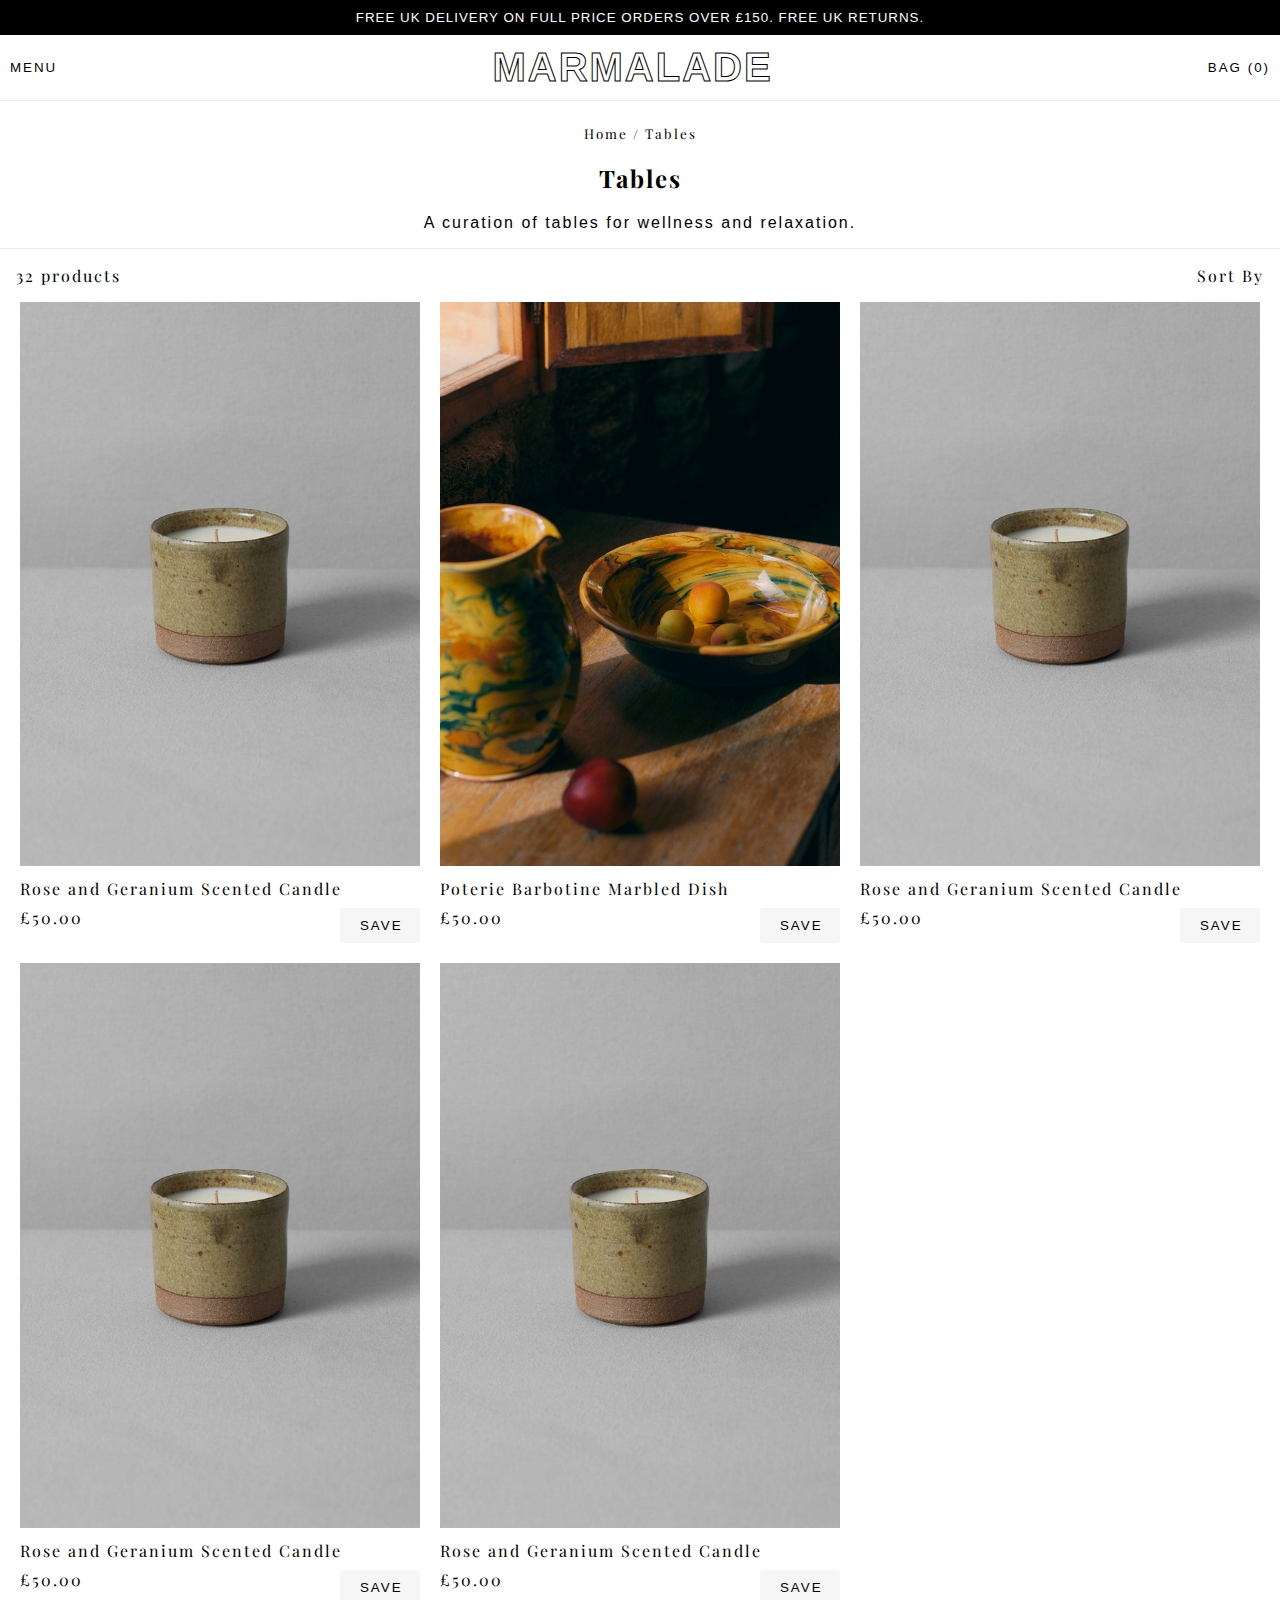
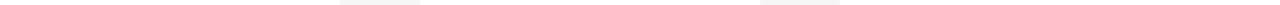
==== index.html @ 340d9a02 "Add fade between images affect to gallery" ====
<head>
    <meta charset="UTF-8">
    <meta name="viewport" content="width=device-width, initial-scale=0.8">

    <link href="https://fonts.googleapis.com/css2?family=Playfair+Display" rel="stylesheet">

    <link rel="stylesheet" href="main.css" />
</head>

<body>
    <div id="banner">Free UK delivery on full price orders over £150. Free UK returns.</div>
    <div id="topBar">
        <div id="menu">MENU</div>
        <div id="logo" class="hollowText">MARMALADE</div>
        <div id="basket">BAG (0)</div>
    </div>

    <!-- <div id="video">
        <video loop autoplay src="toast-video.mp4" type="video/mp4">

        </video>
        <div class="overlay">
            <h2>Festivities Abound</h2>
            <p>Thoughtful gifts to give and receive. Organic beeswax candles, lokta paper decorations, and handmade ceramics.</p>
            <a>Shop Chistmas</a>
        </div>
    </div> -->

    <div class="section">
        <div class="header">
            <div class="breadcrumb">Home / Tables</div>
            <h2>Tables</h2>
            <p>A curation of tables for wellness and relaxation.</p>
        </div>

        <div class="bar">
            <div class="count">32 products</div>
            <div class="sort">Sort By</div>
        </div>
        <div class="gallery">
            <div class="thumbnail">
                <img src="thumbnail.jpg">
                <span>Rose and Geranium Scented Candle</span>
                <span class="price">£50.00</span>
                <a class="save">SAVE</a>
            </div>
            <div class="thumbnail">
                <div class="fade">
                    <img class="main" src="plate a.jpg">
                    <img src="plate b.jpg">
                </div>
                <span>Poterie Barbotine Marbled Dish</span>
                <span class="price">£50.00</span>
                <a class="save">SAVE</a>
            </div>
            <div class="thumbnail">
                <img src="thumbnail.jpg">
                <span>Rose and Geranium Scented Candle</span>
                <span class="price">£50.00</span>
                <a class="save">SAVE</a>
            </div>
            <div class="thumbnail">
                <img src="thumbnail.jpg">
                <span>Rose and Geranium Scented Candle</span>
                <span class="price">£50.00</span>
                <a class="save">SAVE</a>
            </div>
            <div class="thumbnail">
                <img src="thumbnail.jpg">
                <span>Rose and Geranium Scented Candle</span>
                <span class="price">£50.00</span>
                <a class="save">SAVE</a>
            </div>

            
        </div>

    </div>
</body>
---- main.css ----
:root {
    --font-ss: Arial, Helvetica, sans-serif;
    --font-s: 'Playfair Display', serif;
}

.hr, #topBar, .header {
    border-bottom: 1px solid #ebebeb;
}

.flow-across, #topBar, .bar, .gallery {
    display: flex;
    flex-direction: row;
    justify-content: space-between;
    align-items: center;
}

.flow-down, .section, .thumbnail {
    display: flex;
    flex-direction: column;
    justify-content: center;
}

body {
    font-family: var(--font-ss);
    letter-spacing: 2px;
    margin: 0px;
    font-weight: 100;
    text-align: center;
    font-size: medium;
}

#banner {
    background-color: black;
    color: white;
    font-size: smaller;
    letter-spacing: 1px;
    text-transform: uppercase !important;
    padding: 10px;
}

#topBar {
    padding: 10px;
    font-size: smaller;

    .hollowText {
        font-size: 40px;
        font-weight: bold;
        color: transparent;
        -webkit-text-stroke: 1px black;
    }
}

.section {
    margin-top: 24px;
    font-family: var(--font-s);

    .header p {
        font-family: var(--font-ss);
    }

    & .breadcrumb {
        font-size: smaller;
        font-weight: 100;
    }

    .bar {
        margin: 16px 16px;
    }

    .gallery {
        flex-wrap: wrap;
        justify-content: flex-start !important;
        gap: 20px;
        margin: 0px 20px;

        .thumbnail {
            flex: 0 1 calc(33.333% - 13.333px);
            @media only screen and (max-width: 1016px) {
                flex: 0 1 calc(100%);
              }
              
            text-align: start !important;
            
            img {
                width: 100%;
                margin-bottom: 8px;
            }

            .fade {
                position: relative;
                width: 100%;
                overflow:hidden;
                
                img.main {
                    display: block;
                    position: absolute;
                    transition: opacity 0.4s ease-in-out;
                    opacity: 1;
                    height: auto;
                }
                &:hover .main{
                    opacity: 0;
                }
            }

            span {
                margin: 4px 0px;
            }

            .save {
                font-family: var(--font-ss);
                width: 40px;
                align-self: end;
                margin-top: -24px;
                font-size: smaller;
                text-align: center;
                display: inline-block;
                background-color: #f6f6f6;
                padding: 10px 20px;
                border-radius: 3px;
            }
        }
    }
}

#video {
    position: relative;

    video {
        width: 100%;
        height: auto
    }

    a {
        text-decoration: underline;
        text-underline-offset: 8px;
    }

    .overlay {
        font-family: 'Merriweather', serif;
        letter-spacing: 0.5px;
        width: 38%;
    }
}
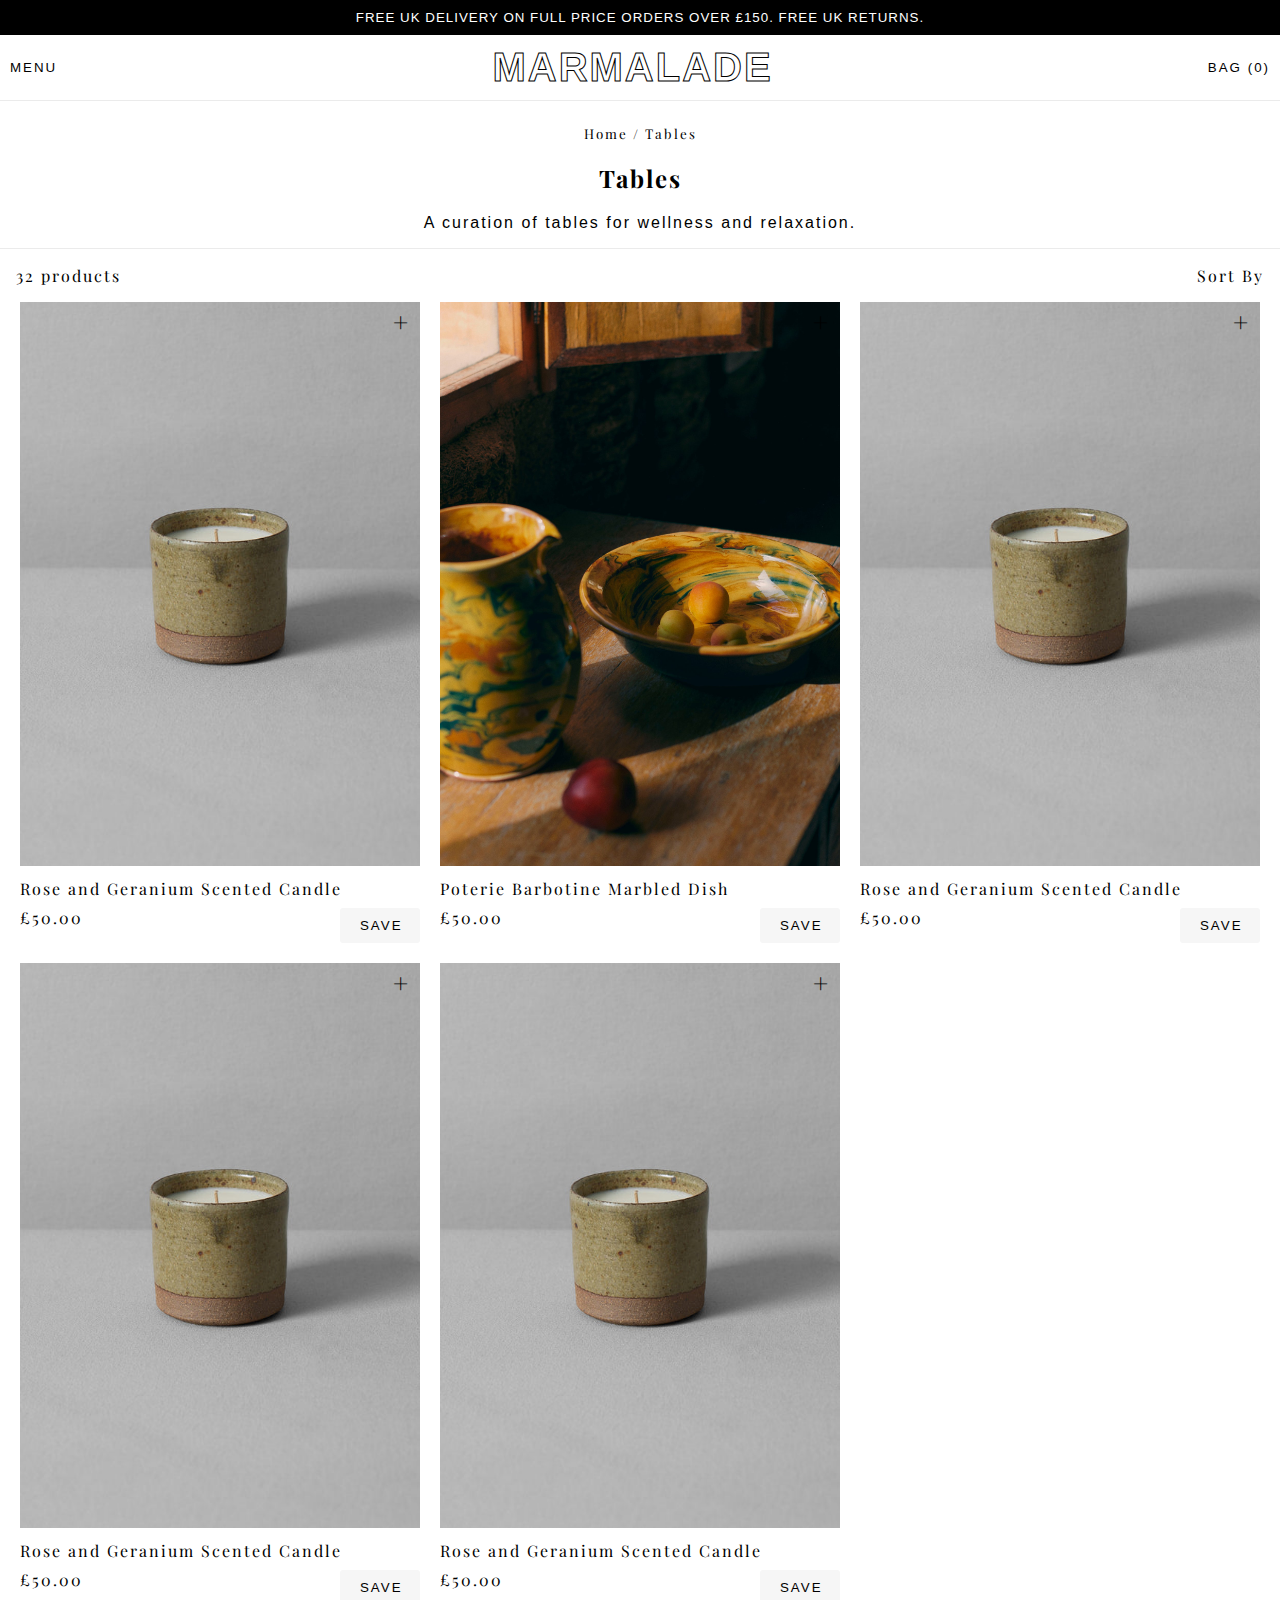
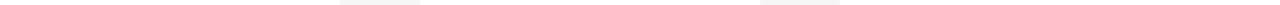
==== commit 31ac04d2: "Plus button on thumbnail" ====
--- a/index.html
+++ b/index.html
@@ -42,6 +42,7 @@
                 <img src="thumbnail.jpg">
                 <span>Rose and Geranium Scented Candle</span>
                 <span class="price">£50.00</span>
+                <div class="addToBasket">+</div>
                 <a class="save">SAVE</a>
             </div>
             <div class="thumbnail">
@@ -51,29 +52,30 @@
                 </div>
                 <span>Poterie Barbotine Marbled Dish</span>
                 <span class="price">£50.00</span>
+                <div class="addToBasket">+</div>
                 <a class="save">SAVE</a>
             </div>
             <div class="thumbnail">
                 <img src="thumbnail.jpg">
                 <span>Rose and Geranium Scented Candle</span>
                 <span class="price">£50.00</span>
+                <div class="addToBasket">+</div>
                 <a class="save">SAVE</a>
             </div>
             <div class="thumbnail">
                 <img src="thumbnail.jpg">
                 <span>Rose and Geranium Scented Candle</span>
                 <span class="price">£50.00</span>
+                <div class="addToBasket">+</div>
                 <a class="save">SAVE</a>
             </div>
             <div class="thumbnail">
                 <img src="thumbnail.jpg">
                 <span>Rose and Geranium Scented Candle</span>
                 <span class="price">£50.00</span>
+                <div class="addToBasket">+</div>
                 <a class="save">SAVE</a>
-            </div>
-
-            
+            </div>            
         </div>
-
     </div>
 </body>--- a/main.css
+++ b/main.css
@@ -74,6 +74,7 @@
         margin: 0px 20px;
 
         .thumbnail {
+            position: relative;
             flex: 0 1 calc(33.333% - 13.333px);
             @media only screen and (max-width: 1016px) {
                 flex: 0 1 calc(100%);
@@ -119,6 +120,14 @@
                 padding: 10px 20px;
                 border-radius: 3px;
             }
+
+            .addToBasket {
+                position: absolute;
+                top: 2px;
+                right: 10px;
+                font-size: 26px;
+                pointer-events: none;
+            }
         }
     }
 }
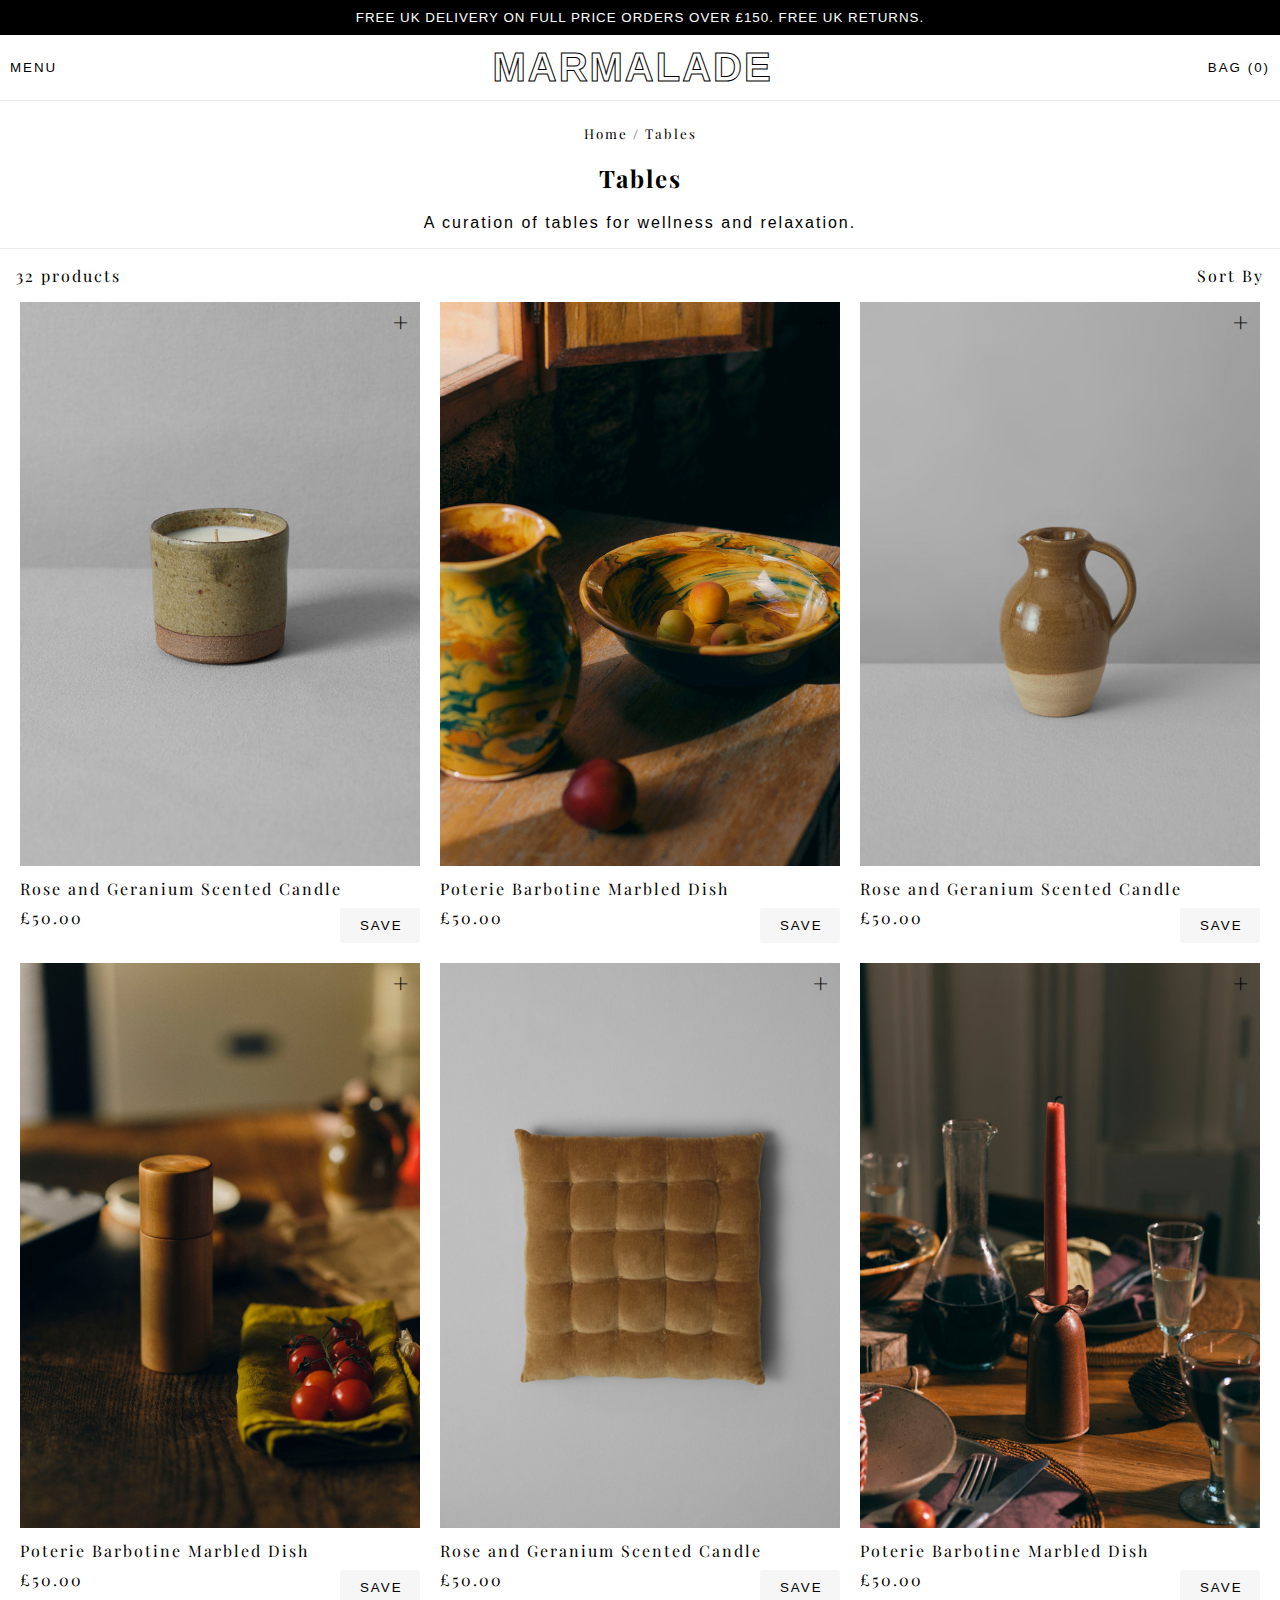
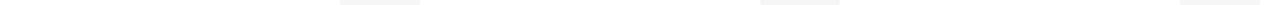
==== commit f89262ec: "More gallery images" ====
--- a/index.html
+++ b/index.html
@@ -56,26 +56,40 @@
                 <a class="save">SAVE</a>
             </div>
             <div class="thumbnail">
-                <img src="thumbnail.jpg">
+                <img src="jug.jpg">
                 <span>Rose and Geranium Scented Candle</span>
+                <span class="price">£50.00</span>
+                <div class="addToBasket">+</div>
+                <a class="save">SAVE</a>
+            </div>  
+            <div class="thumbnail">
+                <div class="fade">
+                    <img class="main" src="pepper a.jpg">
+                    <img src="pepper b.jpg">
+                </div>
+                <span>Poterie Barbotine Marbled Dish</span>
                 <span class="price">£50.00</span>
                 <div class="addToBasket">+</div>
                 <a class="save">SAVE</a>
             </div>
             <div class="thumbnail">
-                <img src="thumbnail.jpg">
+                <img src="cushion.jpg">
                 <span>Rose and Geranium Scented Candle</span>
                 <span class="price">£50.00</span>
                 <div class="addToBasket">+</div>
                 <a class="save">SAVE</a>
-            </div>
+            </div>  
             <div class="thumbnail">
-                <img src="thumbnail.jpg">
-                <span>Rose and Geranium Scented Candle</span>
+                <div class="fade">
+                    <img class="main" src="plant a.jpg">
+                    <img src="plant b.jpg">
+                </div>
+                <span>Poterie Barbotine Marbled Dish</span>
                 <span class="price">£50.00</span>
                 <div class="addToBasket">+</div>
                 <a class="save">SAVE</a>
-            </div>            
+            </div>
+        
         </div>
     </div>
 </body>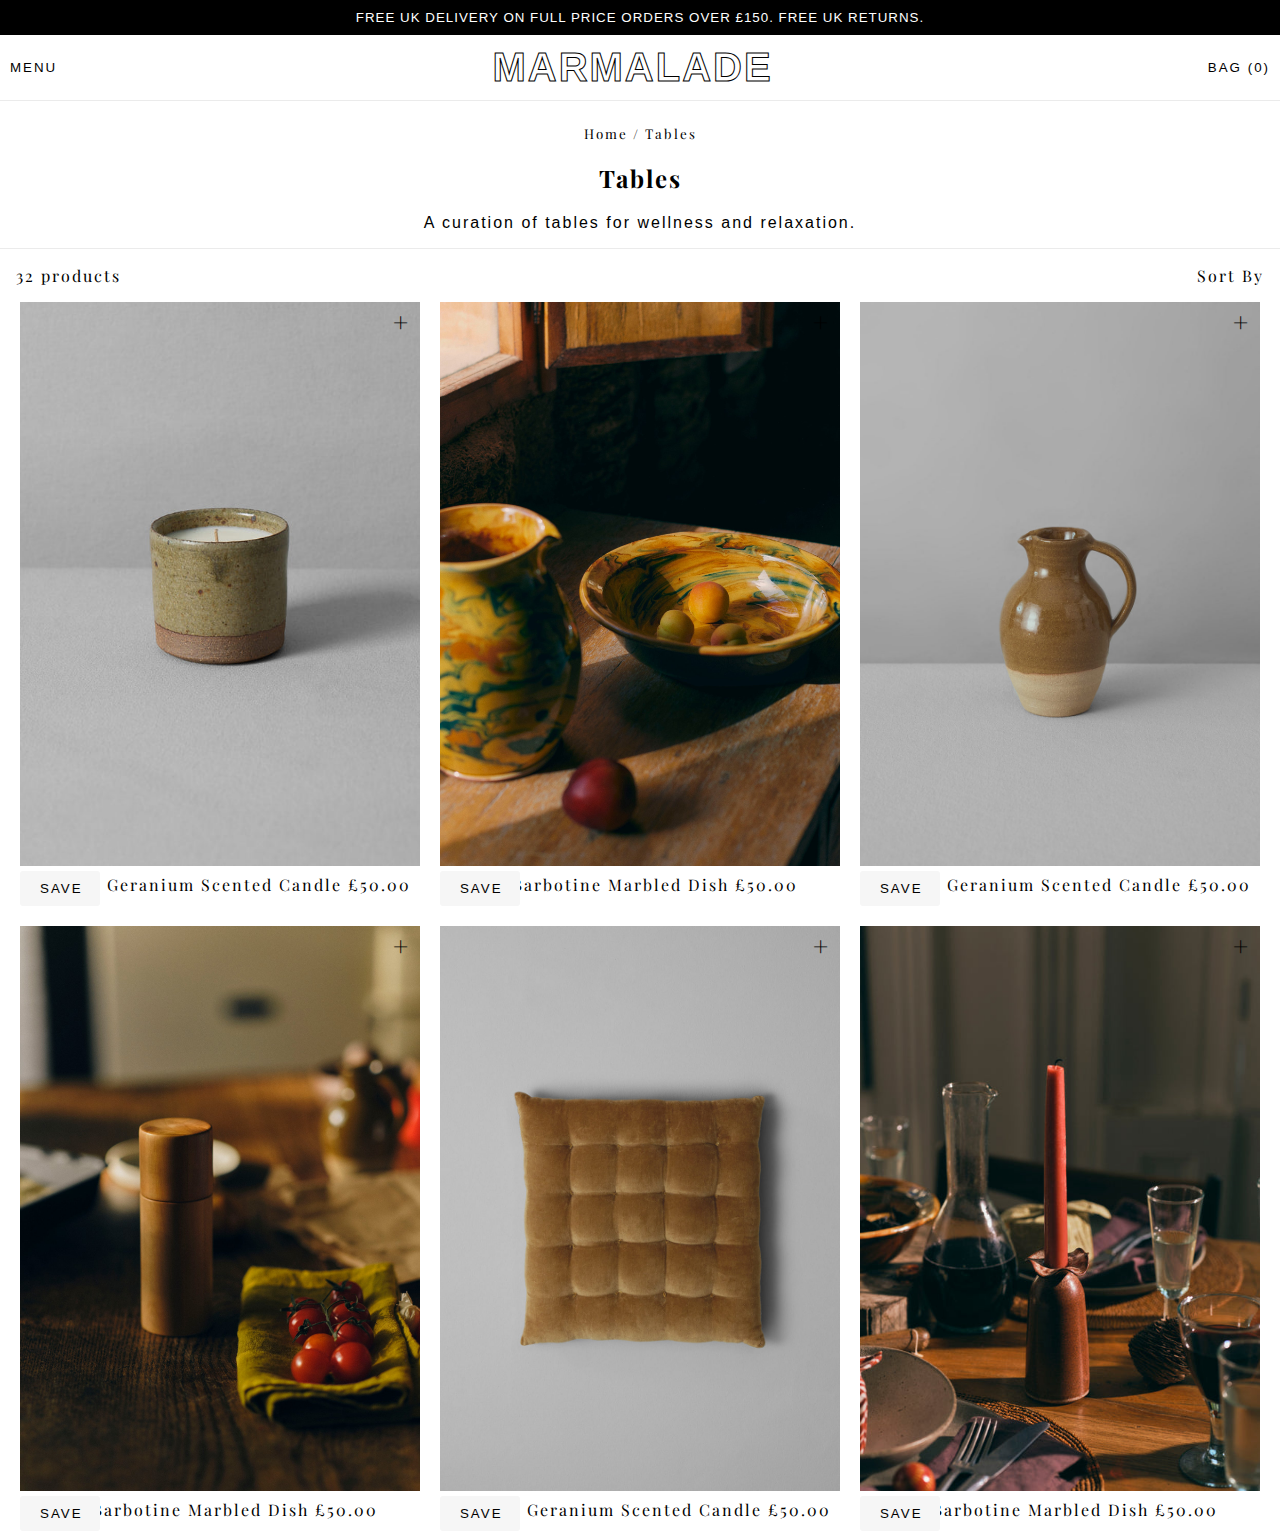
==== commit 299383ff: "Clicking gallery item opens blank item page" ====
--- a/index.html
+++ b/index.html
@@ -38,14 +38,14 @@
             <div class="sort">Sort By</div>
         </div>
         <div class="gallery">
-            <div class="thumbnail">
+            <div class="thumbnail" onclick="window.open('item.html')">
                 <img src="thumbnail.jpg">
                 <span>Rose and Geranium Scented Candle</span>
                 <span class="price">£50.00</span>
                 <div class="addToBasket">+</div>
                 <a class="save">SAVE</a>
             </div>
-            <div class="thumbnail">
+            <div class="thumbnail" onclick="window.open('item.html')">
                 <div class="fade">
                     <img class="main" src="plate a.jpg">
                     <img src="plate b.jpg">
@@ -55,14 +55,14 @@
                 <div class="addToBasket">+</div>
                 <a class="save">SAVE</a>
             </div>
-            <div class="thumbnail">
+            <div class="thumbnail" onclick="window.open('item.html')">
                 <img src="jug.jpg">
                 <span>Rose and Geranium Scented Candle</span>
                 <span class="price">£50.00</span>
                 <div class="addToBasket">+</div>
                 <a class="save">SAVE</a>
             </div>  
-            <div class="thumbnail">
+            <div class="thumbnail" onclick="window.open('item.html')">
                 <div class="fade">
                     <img class="main" src="pepper a.jpg">
                     <img src="pepper b.jpg">
@@ -72,14 +72,14 @@
                 <div class="addToBasket">+</div>
                 <a class="save">SAVE</a>
             </div>
-            <div class="thumbnail">
+            <div class="thumbnail" onclick="window.open('item.html')">
                 <img src="cushion.jpg">
                 <span>Rose and Geranium Scented Candle</span>
                 <span class="price">£50.00</span>
                 <div class="addToBasket">+</div>
                 <a class="save">SAVE</a>
             </div>  
-            <div class="thumbnail">
+            <div class="thumbnail" onclick="window.open('item.html')">
                 <div class="fade">
                     <img class="main" src="plant a.jpg">
                     <img src="plant b.jpg">
@@ -88,8 +88,7 @@
                 <span class="price">£50.00</span>
                 <div class="addToBasket">+</div>
                 <a class="save">SAVE</a>
-            </div>
-        
+            </div>        
         </div>
     </div>
 </body>--- a/main.css
+++ b/main.css
@@ -75,13 +75,15 @@
 
         .thumbnail {
             position: relative;
+            display: block;
             flex: 0 1 calc(33.333% - 13.333px);
             @media only screen and (max-width: 1016px) {
                 flex: 0 1 calc(100%);
               }
               
             text-align: start !important;
-            
+            cursor: pointer;
+
             img {
                 width: 100%;
                 margin-bottom: 8px;
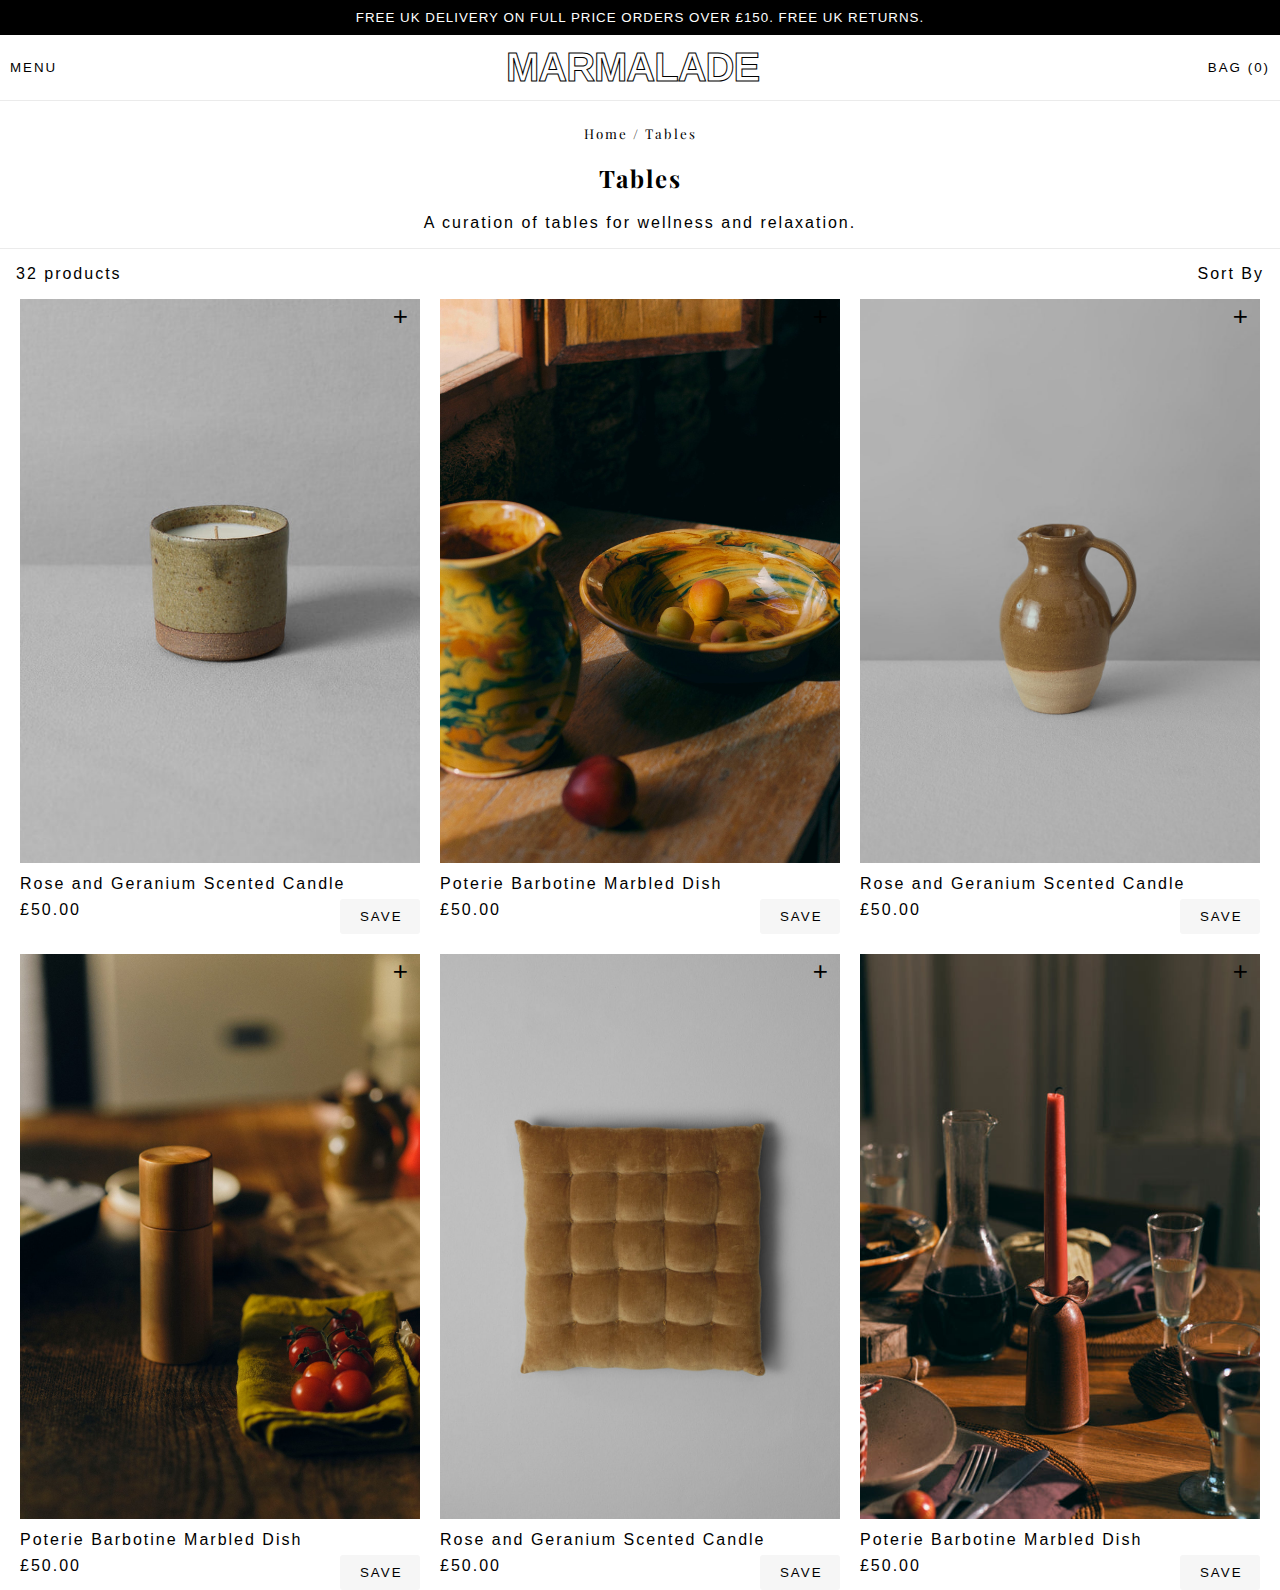
==== commit 5ddad228: "Simplify css and markup" ====
--- a/index.html
+++ b/index.html
@@ -15,18 +15,6 @@
         <div id="basket">BAG (0)</div>
     </div>
 
-    <!-- <div id="video">
-        <video loop autoplay src="toast-video.mp4" type="video/mp4">
-
-        </video>
-        <div class="overlay">
-            <h2>Festivities Abound</h2>
-            <p>Thoughtful gifts to give and receive. Organic beeswax candles, lokta paper decorations, and handmade ceramics.</p>
-            <a>Shop Chistmas</a>
-        </div>
-    </div> -->
-
-    <div class="section">
         <div class="header">
             <div class="breadcrumb">Home / Tables</div>
             <h2>Tables</h2>
@@ -90,5 +78,4 @@
                 <a class="save">SAVE</a>
             </div>        
         </div>
-    </div>
 </body>--- a/main.css
+++ b/main.css
@@ -3,18 +3,25 @@
     --font-s: 'Playfair Display', serif;
 }
 
-.hr, #topBar, .header {
+.hr,
+#topBar,
+.header {
     border-bottom: 1px solid #ebebeb;
 }
 
-.flow-across, #topBar, .bar, .gallery {
+.flow-across,
+#topBar,
+.bar,
+.gallery {
     display: flex;
     flex-direction: row;
     justify-content: space-between;
     align-items: center;
 }
 
-.flow-down, .section, .thumbnail {
+.flow-down,
+body,
+.thumbnail {
     display: flex;
     flex-direction: column;
     justify-content: center;
@@ -29,6 +36,14 @@
     font-size: medium;
 }
 
+#logo {
+    letter-spacing: -1px;
+}
+
+h2 {
+    font-family: var(--font-s);
+}
+
 #banner {
     background-color: black;
     color: white;
@@ -41,6 +56,7 @@
 #topBar {
     padding: 10px;
     font-size: smaller;
+    margin-bottom: 24px;
 
     .hollowText {
         font-size: 40px;
@@ -50,106 +66,94 @@
     }
 }
 
-.section {
-    margin-top: 24px;
-    font-family: var(--font-s);
-
-    .header p {
-        font-family: var(--font-ss);
-    }
-
+/* 
+.item {
     & .breadcrumb {
         font-size: smaller;
         font-weight: 100;
+        text-align: left;
+        justify-self: flex-start;
     }
+} */
 
-    .bar {
-        margin: 16px 16px;
-    }
+.header p {
+    font-family: var(--font-ss);
+}
 
-    .gallery {
-        flex-wrap: wrap;
-        justify-content: flex-start !important;
-        gap: 20px;
-        margin: 0px 20px;
+.breadcrumb {
+    font-size: smaller;
+    font-weight: 100;
+    font-family: var(--font-s);
+}
 
-        .thumbnail {
+.bar {
+    margin: 16px 16px;
+}
+
+.gallery {
+    flex-wrap: wrap;
+    justify-content: flex-start !important;
+    gap: 20px;
+    margin: 0px 20px;
+    align-items: flex-start;
+    
+    .thumbnail {
+        position: relative;
+        flex: 0 1 calc(33.333% - 13.333px);
+
+        @media only screen and (max-width: 1016px) {
+            flex: 0 1 calc(100%);
+        }
+
+        text-align: start !important;
+        cursor: pointer;
+
+        img {
+            width: 100%;
+            margin-bottom: 8px;
+        }
+
+        .fade {
             position: relative;
-            display: block;
-            flex: 0 1 calc(33.333% - 13.333px);
-            @media only screen and (max-width: 1016px) {
-                flex: 0 1 calc(100%);
-              }
-              
-            text-align: start !important;
-            cursor: pointer;
+            width: 100%;
+            overflow: hidden;
 
-            img {
-                width: 100%;
-                margin-bottom: 8px;
+            img.main {
+                display: block;
+                position: absolute;
+                transition: opacity 0.4s ease-in-out;
+                opacity: 1;
+                height: auto;
             }
 
-            .fade {
-                position: relative;
-                width: 100%;
-                overflow:hidden;
-                
-                img.main {
-                    display: block;
-                    position: absolute;
-                    transition: opacity 0.4s ease-in-out;
-                    opacity: 1;
-                    height: auto;
-                }
-                &:hover .main{
-                    opacity: 0;
-                }
-            }
-
-            span {
-                margin: 4px 0px;
-            }
-
-            .save {
-                font-family: var(--font-ss);
-                width: 40px;
-                align-self: end;
-                margin-top: -24px;
-                font-size: smaller;
-                text-align: center;
-                display: inline-block;
-                background-color: #f6f6f6;
-                padding: 10px 20px;
-                border-radius: 3px;
-            }
-
-            .addToBasket {
-                position: absolute;
-                top: 2px;
-                right: 10px;
-                font-size: 26px;
-                pointer-events: none;
+            &:hover .main {
+                opacity: 0;
             }
         }
-    }
-}
 
-#video {
-    position: relative;
+        span {
+            margin: 4px 0px;
+        }
 
-    video {
-        width: 100%;
-        height: auto
-    }
+        .save {
+            font-family: var(--font-ss);
+            width: 40px;
+            align-self: end;
+            margin-top: -24px;
+            font-size: smaller;
+            text-align: center;
+            display: inline-block;
+            background-color: #f6f6f6;
+            padding: 10px 20px;
+            border-radius: 3px;
+        }
 
-    a {
-        text-decoration: underline;
-        text-underline-offset: 8px;
-    }
-
-    .overlay {
-        font-family: 'Merriweather', serif;
-        letter-spacing: 0.5px;
-        width: 38%;
+        .addToBasket {
+            position: absolute;
+            top: 2px;
+            right: 10px;
+            font-size: 26px;
+            pointer-events: none;
+        }
     }
 }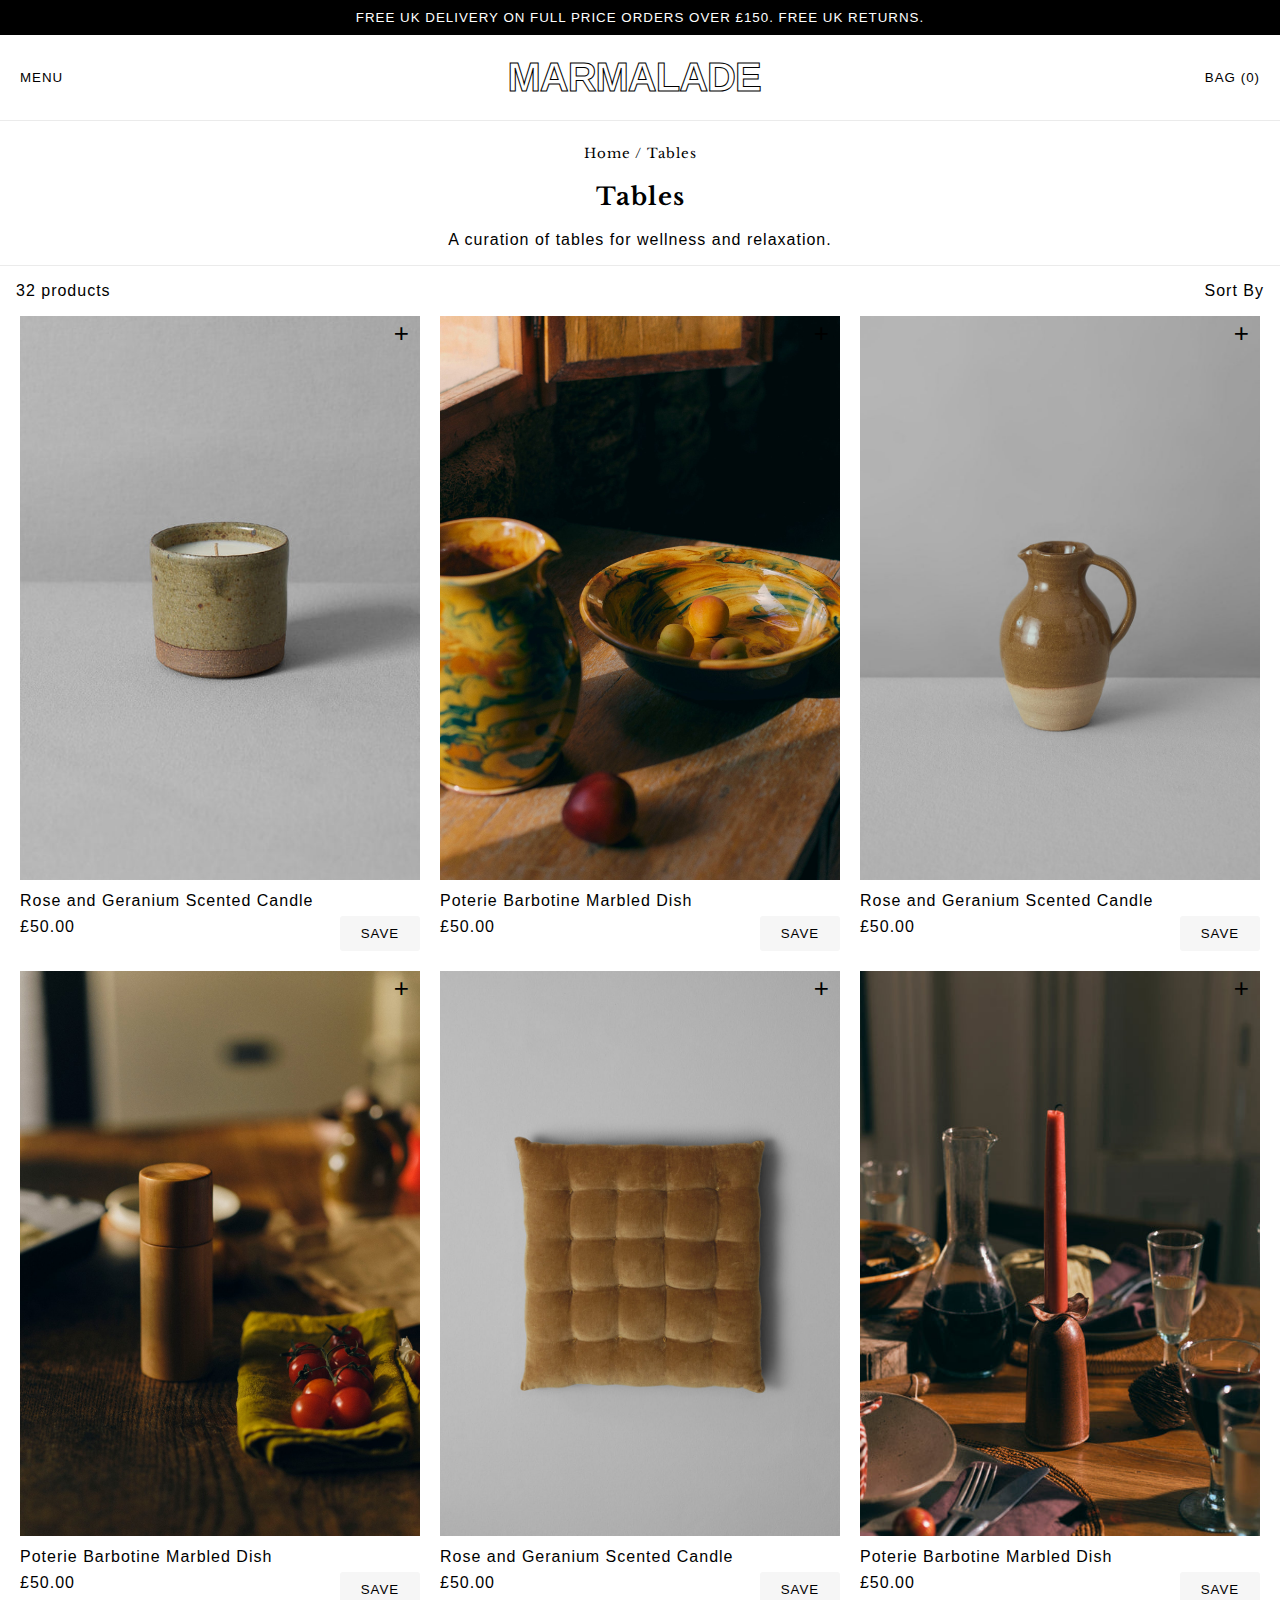
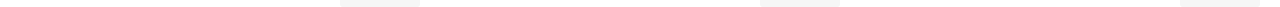
==== commit 1ea0f818: "Basic styling on lower part of item page" ====
--- a/index.html
+++ b/index.html
@@ -2,7 +2,7 @@
     <meta charset="UTF-8">
     <meta name="viewport" content="width=device-width, initial-scale=0.8">
 
-    <link href="https://fonts.googleapis.com/css2?family=Playfair+Display" rel="stylesheet">
+    <link href="https://fonts.googleapis.com/css2?family=Libre+Baskerville" rel="stylesheet">
 
     <link rel="stylesheet" href="main.css" />
 </head>
--- a/main.css
+++ b/main.css
@@ -1,18 +1,22 @@
 :root {
     --font-ss: Arial, Helvetica, sans-serif;
-    --font-s: 'Playfair Display', serif;
+    --font-s: 'Libre Baskerville', serif;
 }
 
 .hr,
 #topBar,
-.header {
+.header,
+.summary {
     border-bottom: 1px solid #ebebeb;
 }
 
 .flow-across,
 #topBar,
 .bar,
-.gallery {
+.gallery,
+.mainBit,
+.buttons,
+.secondaryBit {
     display: flex;
     flex-direction: row;
     justify-content: space-between;
@@ -21,7 +25,10 @@
 
 .flow-down,
 body,
-.thumbnail {
+.thumbnail,
+.actions,
+.summary,
+.deliveryBlurb {
     display: flex;
     flex-direction: column;
     justify-content: center;
@@ -29,7 +36,7 @@
 
 body {
     font-family: var(--font-ss);
-    letter-spacing: 2px;
+    letter-spacing: 1px;
     margin: 0px;
     font-weight: 100;
     text-align: center;
@@ -44,6 +51,11 @@
     font-family: var(--font-s);
 }
 
+h4 {
+    margin-block-start: 0.5em;
+    margin-block-end: 0.5em;
+}
+
 #banner {
     background-color: black;
     color: white;
@@ -54,7 +66,7 @@
 }
 
 #topBar {
-    padding: 10px;
+    padding: 20px;
     font-size: smaller;
     margin-bottom: 24px;
 
@@ -66,16 +78,6 @@
     }
 }
 
-/* 
-.item {
-    & .breadcrumb {
-        font-size: smaller;
-        font-weight: 100;
-        text-align: left;
-        justify-self: flex-start;
-    }
-} */
-
 .header p {
     font-family: var(--font-ss);
 }
@@ -84,6 +86,15 @@
     font-size: smaller;
     font-weight: 100;
     font-family: var(--font-s);
+}
+
+.itemBreadcrumb {
+    font-size: smaller;
+    font-weight: 100;
+    font-family: var(--font-s);
+    text-align: left;
+    margin-bottom: 24px;
+    margin-left: 20px;
 }
 
 .bar {
@@ -96,7 +107,7 @@
     gap: 20px;
     margin: 0px 20px;
     align-items: flex-start;
-    
+
     .thumbnail {
         position: relative;
         flex: 0 1 calc(33.333% - 13.333px);
@@ -156,4 +167,117 @@
             pointer-events: none;
         }
     }
+}
+
+.item {
+    .mainBit {
+        align-items: flex-start;
+    }
+    img {
+        max-width: 100%;
+        height: auto;
+    }
+
+    .images, .productBlurb {
+        margin-left: 20px;
+        flex: 0 1 calc(50% - 60px);
+    }
+    .actions, .deliveryBlurb {
+        flex: 0 1 calc(50%);
+    }
+
+    .actions {
+        margin-left: 20px;
+        justify-content: space-between;
+        align-items: initial;
+        font-family: var(--font-s);
+        font-size: large;
+
+        .summary {
+            align-items: flex-start;
+            padding-bottom: 20px;
+            margin-bottom: 20px;
+        }
+
+        .description {
+            font-size: larger;
+            font-weight: 600;
+            text-align: left;
+            margin-bottom: 10px;
+        }
+
+        .returns {
+            font-size: smaller;
+            margin-bottom: 24px;
+            align-self: flex-start;
+        }
+
+        .productInfo {
+            font-size: smaller;
+            font-family: var(--font-ss);
+            text-decoration: underline;
+            text-underline-offset: 8px;
+            align-self: flex-start;
+        }
+
+        .buttons {
+            margin-bottom: 32px;
+
+            a {
+                flex: 0 1 calc(50%);
+                font-family: var(--font-ss);
+                font-size: x-small;
+                text-align: center;
+                display: inline-block;
+                letter-spacing: 2px;
+                padding: 20px 30px;
+                border-radius: 1px;
+                text-transform: uppercase;
+                text-wrap: nowrap;
+            }
+
+            .addToBag {
+                background-color: black;
+                color: white;
+                margin-right: 18px;
+            }
+
+            .saveForLater {
+                border: 1px solid black;
+            }
+        }
+    }
+
+    .secondaryBit {
+        margin-top: 40px;
+        align-items: flex-start;
+        font-family: var(--font-s);
+        line-height: 1.8;
+        text-align: start;
+
+
+        .productBlurb {
+            margin-right: 60px;
+            font-size: larger;
+
+            font-size: medium;
+                margin-top: 30px;
+                font-weight: 100;
+            }
+        }
+
+        .deliveryBlurb {
+            margin-top: 35px;
+            border-left: 1px solid #ebebeb;
+            padding-left: 40px;
+            
+            div {
+                margin-top: 2px;
+                margin-bottom: 2px;
+            }
+            span {
+                font-weight: 100;
+            }
+        }
+    }
 }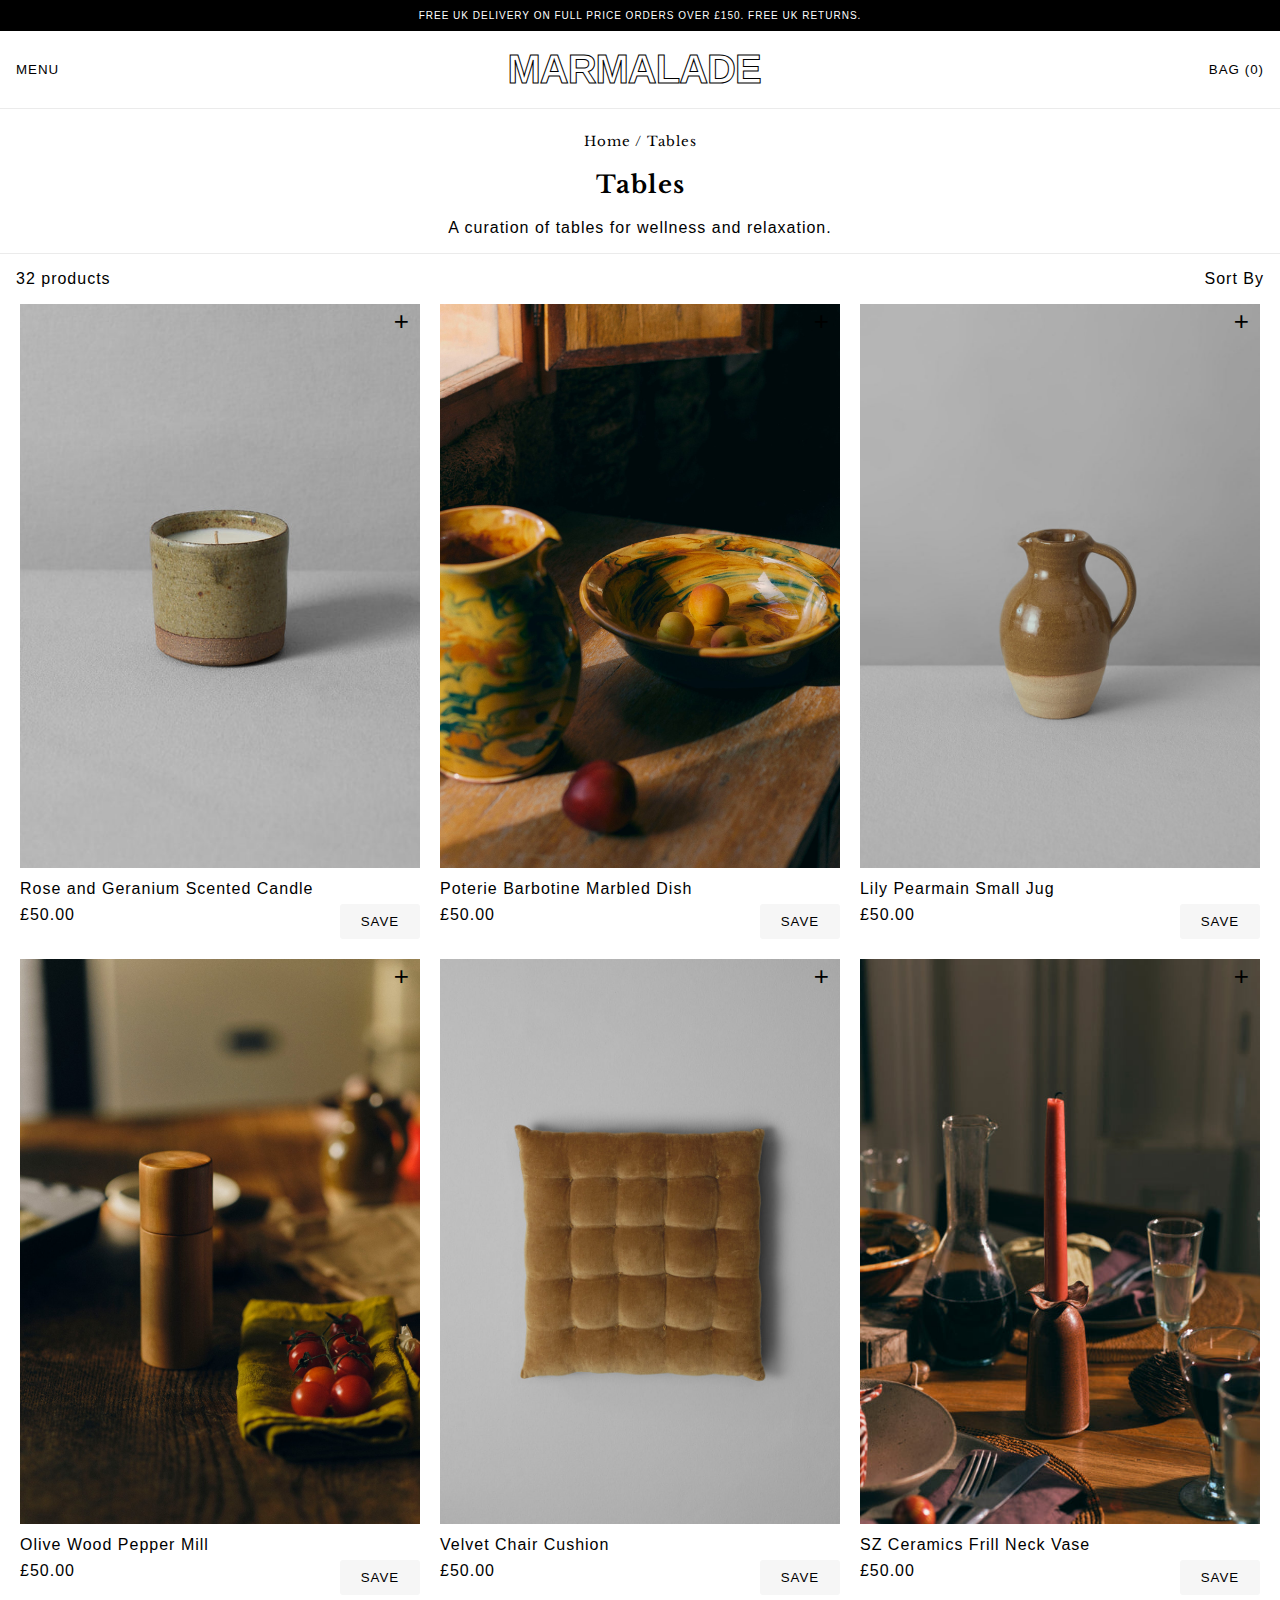
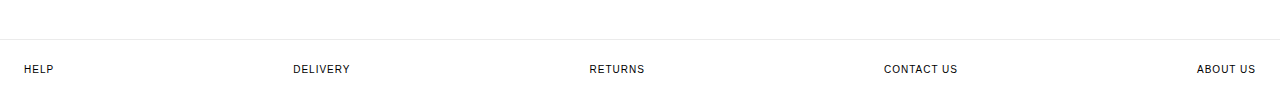
==== commit a27bf95d: "Make item page work on mobile" ====
--- a/index.html
+++ b/index.html
@@ -2,8 +2,8 @@
     <meta charset="UTF-8">
     <meta name="viewport" content="width=device-width, initial-scale=0.8">
 
-    <link href="https://fonts.googleapis.com/css2?family=Libre+Baskerville" rel="stylesheet">
-
+    <link href="https://fonts.googleapis.com/css2?family=Libre+Baskerville:ital,wght@0,400;0,700;1,400&display=swap"
+        rel="stylesheet">
     <link rel="stylesheet" href="main.css" />
 </head>
 
@@ -15,67 +15,74 @@
         <div id="basket">BAG (0)</div>
     </div>
 
-        <div class="header">
-            <div class="breadcrumb">Home / Tables</div>
-            <h2>Tables</h2>
-            <p>A curation of tables for wellness and relaxation.</p>
+    <div class="header">
+        <div class="breadcrumb">Home / Tables</div>
+        <h2>Tables</h2>
+        <p>A curation of tables for wellness and relaxation.</p>
+    </div>
+
+    <div class="bar">
+        <div class="count">32 products</div>
+        <div class="sort">Sort By</div>
+    </div>
+    <div class="gallery">
+        <div class="thumbnail" onclick="window.open('item.html')">
+            <img src="thumbnail.jpg">
+            <span>Rose and Geranium Scented Candle</span>
+            <span class="price">£50.00</span>
+            <div class="addToBasket">+</div>
+            <a class="save">SAVE</a>
         </div>
-
-        <div class="bar">
-            <div class="count">32 products</div>
-            <div class="sort">Sort By</div>
+        <div class="thumbnail" onclick="window.open('item.html')">
+            <div class="fade">
+                <img class="main" src="plate a.jpg">
+                <img src="plate b.jpg">
+            </div>
+            <span>Poterie Barbotine Marbled Dish</span>
+            <span class="price">£50.00</span>
+            <div class="addToBasket">+</div>
+            <a class="save">SAVE</a>
         </div>
-        <div class="gallery">
-            <div class="thumbnail" onclick="window.open('item.html')">
-                <img src="thumbnail.jpg">
-                <span>Rose and Geranium Scented Candle</span>
-                <span class="price">£50.00</span>
-                <div class="addToBasket">+</div>
-                <a class="save">SAVE</a>
+        <div class="thumbnail" onclick="window.open('item.html')">
+            <img src="jug.jpg">
+            <span>Lily Pearmain Small Jug</span>
+            <span class="price">£50.00</span>
+            <div class="addToBasket">+</div>
+            <a class="save">SAVE</a>
+        </div>
+        <div class="thumbnail" onclick="window.open('item.html')">
+            <div class="fade">
+                <img class="main" src="pepper a.jpg">
+                <img src="pepper b.jpg">
             </div>
-            <div class="thumbnail" onclick="window.open('item.html')">
-                <div class="fade">
-                    <img class="main" src="plate a.jpg">
-                    <img src="plate b.jpg">
-                </div>
-                <span>Poterie Barbotine Marbled Dish</span>
-                <span class="price">£50.00</span>
-                <div class="addToBasket">+</div>
-                <a class="save">SAVE</a>
+            <span>Olive Wood Pepper Mill</span>
+            <span class="price">£50.00</span>
+            <div class="addToBasket">+</div>
+            <a class="save">SAVE</a>
+        </div>
+        <div class="thumbnail" onclick="window.open('item.html')">
+            <img src="cushion.jpg">
+            <span>Velvet Chair Cushion</span>
+            <span class="price">£50.00</span>
+            <div class="addToBasket">+</div>
+            <a class="save">SAVE</a>
+        </div>
+        <div class="thumbnail" onclick="window.open('item.html')">
+            <div class="fade">
+                <img class="main" src="plant a.jpg">
+                <img src="plant b.jpg">
             </div>
-            <div class="thumbnail" onclick="window.open('item.html')">
-                <img src="jug.jpg">
-                <span>Rose and Geranium Scented Candle</span>
-                <span class="price">£50.00</span>
-                <div class="addToBasket">+</div>
-                <a class="save">SAVE</a>
-            </div>  
-            <div class="thumbnail" onclick="window.open('item.html')">
-                <div class="fade">
-                    <img class="main" src="pepper a.jpg">
-                    <img src="pepper b.jpg">
-                </div>
-                <span>Poterie Barbotine Marbled Dish</span>
-                <span class="price">£50.00</span>
-                <div class="addToBasket">+</div>
-                <a class="save">SAVE</a>
-            </div>
-            <div class="thumbnail" onclick="window.open('item.html')">
-                <img src="cushion.jpg">
-                <span>Rose and Geranium Scented Candle</span>
-                <span class="price">£50.00</span>
-                <div class="addToBasket">+</div>
-                <a class="save">SAVE</a>
-            </div>  
-            <div class="thumbnail" onclick="window.open('item.html')">
-                <div class="fade">
-                    <img class="main" src="plant a.jpg">
-                    <img src="plant b.jpg">
-                </div>
-                <span>Poterie Barbotine Marbled Dish</span>
-                <span class="price">£50.00</span>
-                <div class="addToBasket">+</div>
-                <a class="save">SAVE</a>
-            </div>        
+            <span>SZ Ceramics Frill Neck Vase</span>
+            <span class="price">£50.00</span>
+            <div class="addToBasket">+</div>
+            <a class="save">SAVE</a>
         </div>
+    </div>
+    <div class="footer">
+        <div>Help</div>
+        <div>Delivery</div>
+        <div>Returns</div>
+        <div>Contact Us</div>
+        <div>About Us</div>
+    </div>
 </body>--- a/main.css
+++ b/main.css
@@ -16,7 +16,8 @@
 .gallery,
 .mainBit,
 .buttons,
-.secondaryBit {
+.secondaryBit,
+.footer {
     display: flex;
     flex-direction: row;
     justify-content: space-between;
@@ -59,14 +60,14 @@
 #banner {
     background-color: black;
     color: white;
-    font-size: smaller;
+    font-size: x-small;
     letter-spacing: 1px;
     text-transform: uppercase !important;
     padding: 10px;
 }
 
 #topBar {
-    padding: 20px;
+    padding: 16px;
     font-size: smaller;
     margin-bottom: 24px;
 
@@ -172,18 +173,39 @@
 .item {
     .mainBit {
         align-items: flex-start;
-    }
-    img {
-        max-width: 100%;
-        height: auto;
-    }
-
-    .images, .productBlurb {
-        margin-left: 20px;
+
+        @media only screen and (max-width: 1016px) {
+            flex-direction: column-reverse;
+        }
+    }
+
+    .images,
+    .productBlurb {
+        @media only screen and (min-width: 1016px) {
+            margin-left: 20px;
+        }
+
         flex: 0 1 calc(50% - 60px);
     }
-    .actions, .deliveryBlurb {
+
+    .actions,
+    .deliveryBlurb {
         flex: 0 1 calc(50%);
+    }
+
+    .images {
+        overflow: hidden;
+        position: relative;
+
+        &:hover img {
+            transform: scale(2);
+        }
+
+        img {
+
+            max-width: 100%;
+            height: auto;
+        }
     }
 
     .actions {
@@ -218,6 +240,7 @@
             text-decoration: underline;
             text-underline-offset: 8px;
             align-self: flex-start;
+            margin-bottom: 36px;
         }
 
         .buttons {
@@ -249,35 +272,64 @@
     }
 
     .secondaryBit {
+        @media only screen and (max-width: 1016px) {
+            flex-direction: column;
+        }
+
         margin-top: 40px;
         align-items: flex-start;
         font-family: var(--font-s);
-        line-height: 1.8;
+        line-height: 2;
         text-align: start;
 
+        @media only screen and (max-width: 1016px) {
+            margin-top: 10px!important;
+        }
 
         .productBlurb {
+            @media only screen and (max-width: 1016px) {
+                margin-left: 40px;
+                margin-right: 30px!important;
+            }
+
             margin-right: 60px;
             font-size: larger;
 
             font-size: medium;
-                margin-top: 30px;
-                font-weight: 100;
-            }
+            margin-top: 30px;
+            font-weight: 100;
         }
 
         .deliveryBlurb {
             margin-top: 35px;
+            margin-right: 30px;
             border-left: 1px solid #ebebeb;
             padding-left: 40px;
-            
+
             div {
                 margin-top: 2px;
                 margin-bottom: 2px;
             }
+
             span {
                 font-weight: 100;
             }
         }
     }
+}
+
+.footer {
+    margin-top: 44px;
+    padding: 24px;
+    font-size: x-small;
+    font-family: var(--font-ss);
+    letter-spacing: 1px;
+    text-transform: uppercase;
+    text-align: center;
+    border-top: 1px solid #ebebeb;
+    cursor: pointer;
+
+    & div:hover {
+        color: #424246
+    }
 }